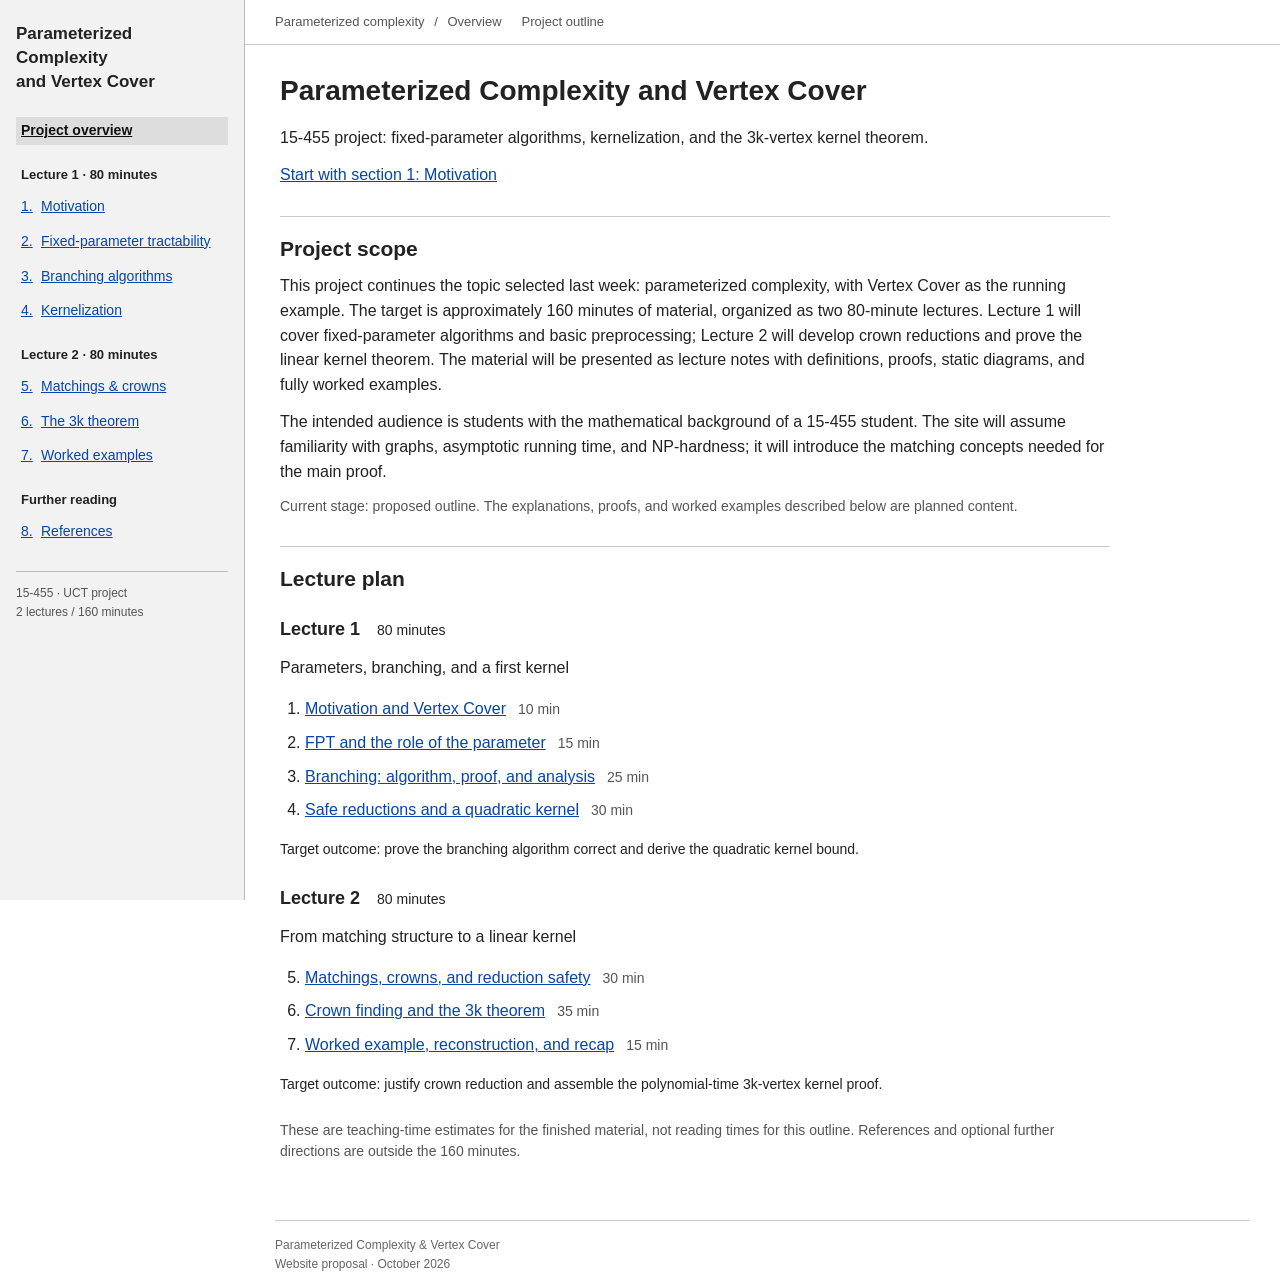
==== index.html @ c3388d01 "Add files via upload" ====
<!doctype html>
<html lang="en"><head><meta charset="utf-8"><meta name="viewport" content="width=device-width,initial-scale=1">
<meta name="description" content="Project overview — a planned 160-minute project on parameterized complexity and Vertex Cover.">
<meta name="theme-color" content="#ffffff"><title>Project overview | Parameterized Complexity &amp; Vertex Cover</title>
<link rel="stylesheet" href="style.css"><script src="navigation.js" defer></script></head>
<body><a class="skip" href="#main">Skip to content</a><aside class="sidebar"><a class="brand" href="index.html"><span>Parameterized Complexity<br> and Vertex Cover</span></a>
      <details class="page-menu" open><summary>Pages <span aria-hidden="true">⌄</span></summary><nav aria-label="Project pages"><ul><li><a href="index.html" aria-current="page"><span class="nav-number"></span><span>Project overview</span></a></li></ul><p class="nav-label">Lecture 1 · 80 minutes</p><ul><li><a href="motivation.html"><span class="nav-number">1.</span><span>Motivation</span></a></li><li><a href="fpt.html"><span class="nav-number">2.</span><span>Fixed-parameter tractability</span></a></li><li><a href="branching.html"><span class="nav-number">3.</span><span>Branching algorithms</span></a></li><li><a href="kernelization.html"><span class="nav-number">4.</span><span>Kernelization</span></a></li></ul><p class="nav-label">Lecture 2 · 80 minutes</p><ul><li><a href="crowns.html"><span class="nav-number">5.</span><span>Matchings &amp; crowns</span></a></li><li><a href="theorem.html"><span class="nav-number">6.</span><span>The 3k theorem</span></a></li><li><a href="examples.html"><span class="nav-number">7.</span><span>Worked examples</span></a></li></ul><p class="nav-label">Further reading</p><ul><li><a href="references.html"><span class="nav-number">8.</span><span>References</span></a></li></ul></nav></details>
      <div class="sidebar-note"><span>15-455 · UCT project</span><strong>2 lectures / 160 minutes</strong></div></aside><div class="workspace">
<header class="topbar"><span>Parameterized complexity <span aria-hidden="true">/</span> Overview</span><span class="stage">Project outline</span></header>
<main id="main"><section class="overview-hero"><h1>Parameterized Complexity and Vertex Cover</h1><p class="lead">15-455 project: fixed-parameter algorithms, kernelization, and the 3k-vertex kernel theorem.</p>
<p><a class="primary-link" href="motivation.html">Start with section 1: Motivation</a></p>
</section><section class="project-scope" aria-labelledby="scope-title"><div><p class="eyebrow">The plan</p><h2 id="scope-title">Project scope</h2></div><div><p>This project continues the topic selected last week: parameterized complexity, with Vertex Cover as the running example. The target is approximately 160 minutes of material, organized as two 80-minute lectures. Lecture 1 will cover fixed-parameter algorithms and basic preprocessing; Lecture 2 will develop crown reductions and prove the linear kernel theorem. The material will be presented as lecture notes with definitions, proofs, static diagrams, and fully worked examples.</p><p>The intended audience is students with the mathematical background of a 15-455 student. The site will assume familiarity with graphs, asymptotic running time, and NP-hardness; it will introduce the matching concepts needed for the main proof.</p><p class="scope-note">Current stage: proposed outline. The explanations, proofs, and worked examples described below are planned content.</p></div></section><section class="lecture-plan" aria-labelledby="lecture-title">
    <div class="section-heading"><div><p class="eyebrow">160-minute teaching plan</p><h2 id="lecture-title">Lecture plan</h2></div></div>
    <div class="lecture-columns">
      <div><h3>Lecture 1 <span>80 minutes</span></h3><p>Parameters, branching, and a first kernel</p><ol><li><a href="motivation.html">Motivation and Vertex Cover</a><span>10 min</span></li><li><a href="fpt.html">FPT and the role of the parameter</a><span>15 min</span></li><li><a href="branching.html">Branching: algorithm, proof, and analysis</a><span>25 min</span></li><li><a href="kernelization.html">Safe reductions and a quadratic kernel</a><span>30 min</span></li></ol><p class="lecture-outcome">Target outcome: prove the branching algorithm correct and derive the quadratic kernel bound.</p></div>
      <div><h3>Lecture 2 <span>80 minutes</span></h3><p>From matching structure to a linear kernel</p><ol start="5"><li><a href="crowns.html">Matchings, crowns, and reduction safety</a><span>30 min</span></li><li><a href="theorem.html">Crown finding and the 3k theorem</a><span>35 min</span></li><li><a href="examples.html">Worked example, reconstruction, and recap</a><span>15 min</span></li></ol><p class="lecture-outcome">Target outcome: justify crown reduction and assemble the polynomial-time 3k-vertex kernel proof.</p></div>
    </div><p class="timing-note">These are teaching-time estimates for the finished material, not reading times for this outline. References and optional further directions are outside the 160 minutes.</p>
  </section></main><footer><span>Parameterized Complexity &amp; Vertex Cover</span><span>Website proposal · October 2026</span></footer></div></body></html>
---- style.css ----
* { box-sizing: border-box; }
body { margin: 0; background: white; color: #222; font: 16px/1.55 Arial, Helvetica, sans-serif; }
a { color: #0645ad; text-decoration: underline; }
a:visited { color: #551a8b; }
a:hover { color: #002b70; }
a:focus-visible, summary:focus-visible { outline: 2px solid #0645ad; outline-offset: 3px; }
h1 { font-size: 28px; line-height: 1.25; margin: 0 0 18px; }
h2 { font-size: 21px; line-height: 1.3; margin: 24px 0 12px; }
h3 { font-size: 18px; margin: 20px 0 10px; }
p { margin: 12px 0; }
.skip { position: fixed; top: -100px; left: 12px; background: white; padding: 8px; z-index: 10; }
.skip:focus { top: 8px; }
.sidebar { position: fixed; top: 0; bottom: 0; left: 0; width: 245px; padding: 22px 16px; overflow-y: auto; background: #f2f2f2; border-right: 1px solid #bbb; }
.brand { display: block; color: #222 !important; font-size: 17px; font-weight: bold; text-decoration: none; margin-bottom: 24px; line-height: 1.4; }
.page-menu summary { display: none; }
.page-menu ul { list-style: none; padding: 0; margin: 8px 0 20px; }
.page-menu li { margin: 7px 0; }
.page-menu a { display: flex; gap: 6px; font-size: 14px; padding: 3px 5px; }
.page-menu a[aria-current="page"] { font-weight: bold; color: #111; background: #ddd; }
.nav-number { min-width: 14px; }
.nav-number:empty { display: none; }
.nav-label { font-size: 13px; font-weight: bold; margin: 20px 5px 6px; }
.sidebar-note { margin-top: 25px; border-top: 1px solid #bbb; padding-top: 12px; color: #555; font-size: 12px; }
.sidebar-note span, .sidebar-note strong { display: block; font-weight: normal; }
.workspace { margin-left: 245px; }
.topbar { padding: 12px 30px; border-bottom: 1px solid #ccc; color: #555; font-size: 13px; }
.topbar > span > span { margin: 0 6px; }
.stage { margin-left: 20px; }
main { max-width: 900px; padding: 28px 35px 45px; }
.eyebrow { color: #555; font-size: 13px; margin: 0 0 12px; }
.lead { font-size: 16px; }
.project-scope, .lecture-plan { border-top: 1px solid #ccc; margin-top: 28px; padding-top: 18px; }
.project-scope .eyebrow, .lecture-plan .eyebrow { display: none; }
.project-scope h2, .lecture-plan h2 { margin-top: 0; }
.scope-note, .timing-note { font-size: 14px; color: #555; }
.lecture-columns { display: block; }
.lecture-columns > div { margin: 24px 0; }
.lecture-columns h3 span { font-size: 14px; font-weight: normal; margin-left: 12px; }
.lecture-columns ol { padding-left: 25px; }
.lecture-columns li { margin: 9px 0; }
.lecture-columns li span { margin-left: 12px; white-space: nowrap; color: #555; font-size: 14px; }
.lecture-outcome { font-size: 14px; }
.page-heading { border-bottom: 1px solid #ccc; padding-bottom: 16px; margin-bottom: 24px; }
.page-meta { font-size: 14px; color: #555; margin-bottom: 0; }
.page-meta span + span::before { content: ' / '; margin: 0 6px; }
.section-content p { line-height: 1.65; }
.section-content h2 { margin-top: 0; }
.proof-route { padding-left: 12px; border-left: 2px solid #aaa; }
.pacing-panel { margin-top: 30px; border-top: 1px solid #ccc; padding-top: 18px; }
.pacing-panel .eyebrow { display: none; }
.pacing-panel h2 { margin-top: 0; }
.pacing-panel ol { padding-left: 25px; }
.pacing-panel li { margin: 9px 0; }
.pacing-panel strong { margin-left: 12px; font-weight: normal; white-space: nowrap; }
.pacing-panel strong::before { content: '— '; }
.page-turn { display: flex; justify-content: space-between; gap: 25px; margin-top: 35px; padding-top: 16px; border-top: 1px solid #ccc; }
.page-turn a { max-width: 48%; font-size: 14px; }
.page-turn small { display: block; font-size: 12px; margin-bottom: 4px; color: #555; }
.next-page { text-align: right; }
.sources { padding-left: 23px; }
.sources li { margin: 18px 0; }
.sources small { display: block; margin-top: 5px; font-size: 14px; color: #555; }
footer { margin: 0 30px; padding: 15px 0; border-top: 1px solid #ccc; color: #666; font-size: 12px; }
footer span { display: block; }
sup { font-size: .7em; }
@media (max-width: 800px) {
  .sidebar { position: static; width: auto; border-right: 0; border-bottom: 1px solid #bbb; padding: 15px 20px; }
  .brand { margin-bottom: 10px; font-size: 16px; }
  .brand br { display: none; }
  .page-menu summary { display: list-item; cursor: pointer; font-size: 14px; }
  .page-menu summary span { display: none; }
  .sidebar-note { display: none; }
  .workspace { margin: 0; }
  .topbar { padding: 10px 20px; font-size: 12px; }
  .stage { display: none; }
  main { padding: 24px 20px 35px; }
  h1 { font-size: 25px; }
  h2 { font-size: 20px; }
  .page-turn { gap: 15px; }
  footer { margin: 0 20px; }
}
@media print {
  .sidebar, .topbar, .page-turn { display: none; }
  .workspace { margin: 0; }
  main { padding: 0; max-width: none; }
  footer { margin: 0; }
}
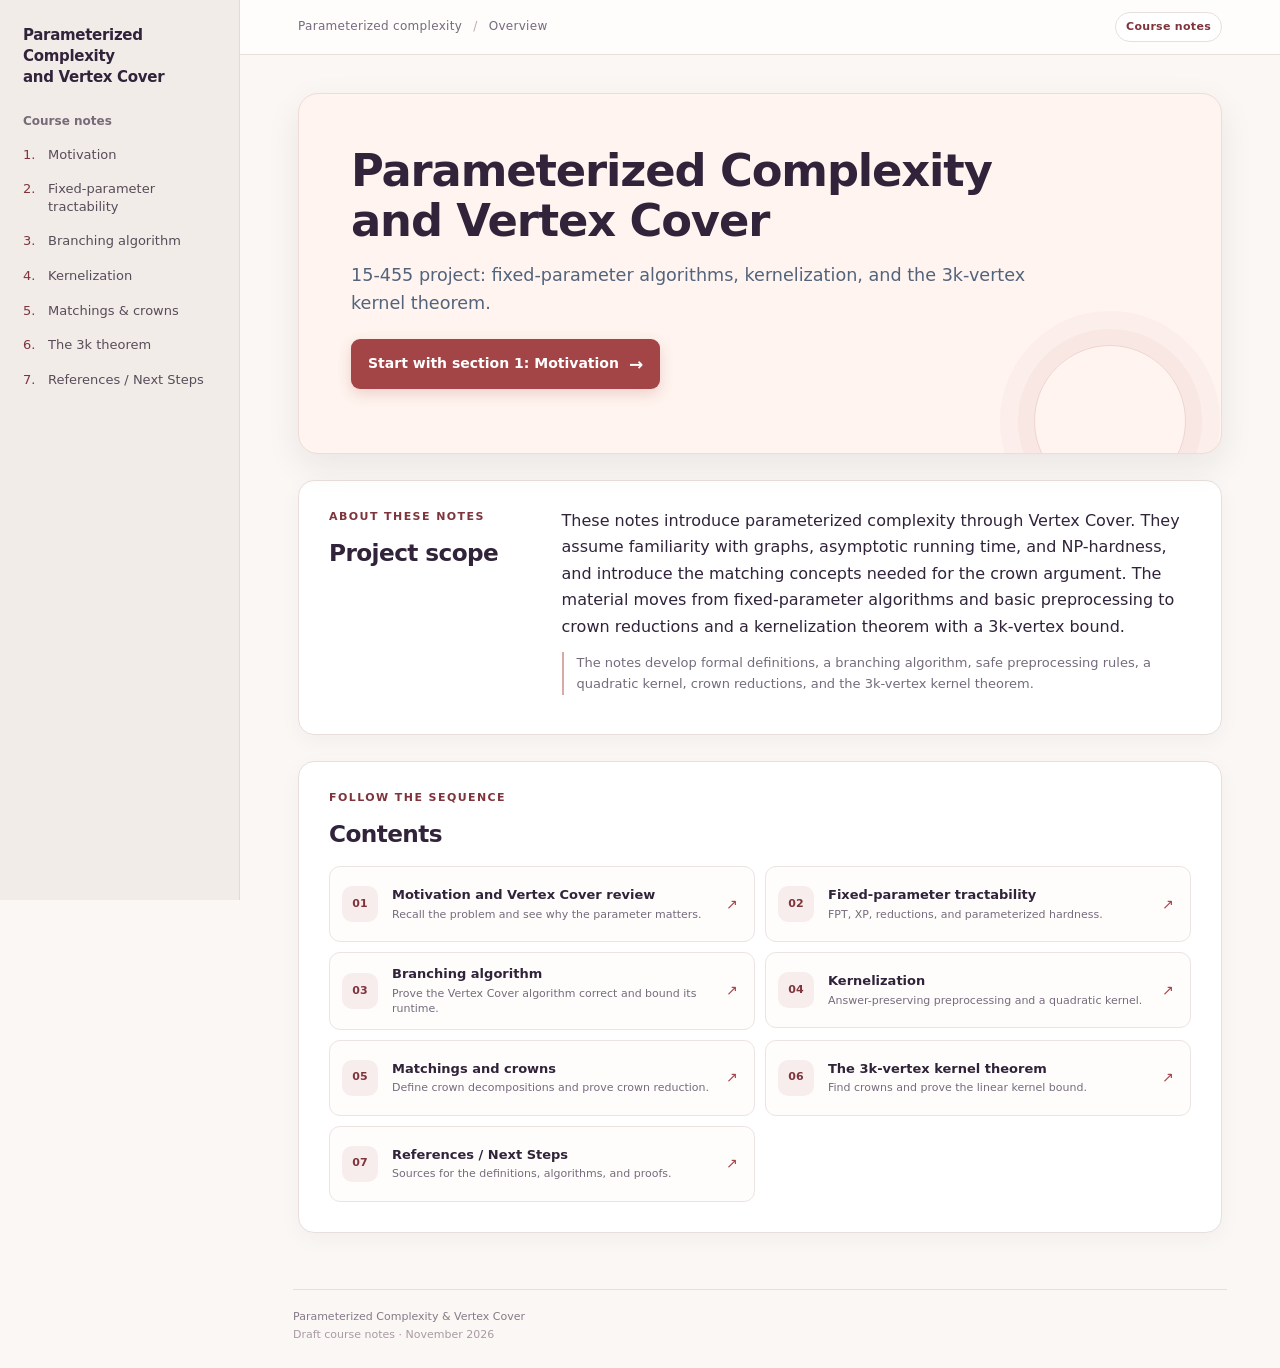
==== commit 98560187: "Add files via upload" ====
--- a/index.html
+++ b/index.html
@@ -1,18 +1,12 @@
 <!doctype html>
 <html lang="en"><head><meta charset="utf-8"><meta name="viewport" content="width=device-width,initial-scale=1">
-<meta name="description" content="Project overview — a planned 160-minute project on parameterized complexity and Vertex Cover.">
+<meta name="description" content="Project overview for course notes on parameterized complexity, fixed-parameter algorithms, and Vertex Cover.">
 <meta name="theme-color" content="#ffffff"><title>Project overview | Parameterized Complexity &amp; Vertex Cover</title>
 <link rel="stylesheet" href="style.css"><script src="navigation.js" defer></script></head>
 <body><a class="skip" href="#main">Skip to content</a><aside class="sidebar"><a class="brand" href="index.html"><span>Parameterized Complexity<br> and Vertex Cover</span></a>
-      <details class="page-menu" open><summary>Pages <span aria-hidden="true">⌄</span></summary><nav aria-label="Project pages"><ul><li><a href="index.html" aria-current="page"><span class="nav-number"></span><span>Project overview</span></a></li></ul><p class="nav-label">Lecture 1 · 80 minutes</p><ul><li><a href="motivation.html"><span class="nav-number">1.</span><span>Motivation</span></a></li><li><a href="fpt.html"><span class="nav-number">2.</span><span>Fixed-parameter tractability</span></a></li><li><a href="branching.html"><span class="nav-number">3.</span><span>Branching algorithms</span></a></li><li><a href="kernelization.html"><span class="nav-number">4.</span><span>Kernelization</span></a></li></ul><p class="nav-label">Lecture 2 · 80 minutes</p><ul><li><a href="crowns.html"><span class="nav-number">5.</span><span>Matchings &amp; crowns</span></a></li><li><a href="theorem.html"><span class="nav-number">6.</span><span>The 3k theorem</span></a></li><li><a href="examples.html"><span class="nav-number">7.</span><span>Worked examples</span></a></li></ul><p class="nav-label">Further reading</p><ul><li><a href="references.html"><span class="nav-number">8.</span><span>References</span></a></li></ul></nav></details>
-      <div class="sidebar-note"><span>15-455 · UCT project</span><strong>2 lectures / 160 minutes</strong></div></aside><div class="workspace">
-<header class="topbar"><span>Parameterized complexity <span aria-hidden="true">/</span> Overview</span><span class="stage">Project outline</span></header>
+      <details class="page-menu" open><summary>Contents <span aria-hidden="true">⌄</span></summary><nav aria-label="Project pages"><p class="nav-label">Course notes</p><ul><li><a href="motivation.html"><span class="nav-number">1.</span><span>Motivation</span></a></li><li><a href="fpt.html"><span class="nav-number">2.</span><span>Fixed-parameter tractability</span></a></li><li><a href="branching.html"><span class="nav-number">3.</span><span>Branching algorithm</span></a></li><li><a href="kernelization.html"><span class="nav-number">4.</span><span>Kernelization</span></a></li><li><a href="crowns.html"><span class="nav-number">5.</span><span>Matchings &amp; crowns</span></a></li><li><a href="theorem.html"><span class="nav-number">6.</span><span>The 3k theorem</span></a></li><li><a href="references.html"><span class="nav-number">7.</span><span>References / Next Steps</span></a></li></ul></nav></details>
+      </aside><div class="workspace">
+<header class="topbar"><span>Parameterized complexity <span aria-hidden="true">/</span> Overview</span><span class="stage">Course notes</span></header>
 <main id="main"><section class="overview-hero"><h1>Parameterized Complexity and Vertex Cover</h1><p class="lead">15-455 project: fixed-parameter algorithms, kernelization, and the 3k-vertex kernel theorem.</p>
 <p><a class="primary-link" href="motivation.html">Start with section 1: Motivation</a></p>
-</section><section class="project-scope" aria-labelledby="scope-title"><div><p class="eyebrow">The plan</p><h2 id="scope-title">Project scope</h2></div><div><p>This project continues the topic selected last week: parameterized complexity, with Vertex Cover as the running example. The target is approximately 160 minutes of material, organized as two 80-minute lectures. Lecture 1 will cover fixed-parameter algorithms and basic preprocessing; Lecture 2 will develop crown reductions and prove the linear kernel theorem. The material will be presented as lecture notes with definitions, proofs, static diagrams, and fully worked examples.</p><p>The intended audience is students with the mathematical background of a 15-455 student. The site will assume familiarity with graphs, asymptotic running time, and NP-hardness; it will introduce the matching concepts needed for the main proof.</p><p class="scope-note">Current stage: proposed outline. The explanations, proofs, and worked examples described below are planned content.</p></div></section><section class="lecture-plan" aria-labelledby="lecture-title">
-    <div class="section-heading"><div><p class="eyebrow">160-minute teaching plan</p><h2 id="lecture-title">Lecture plan</h2></div></div>
-    <div class="lecture-columns">
-      <div><h3>Lecture 1 <span>80 minutes</span></h3><p>Parameters, branching, and a first kernel</p><ol><li><a href="motivation.html">Motivation and Vertex Cover</a><span>10 min</span></li><li><a href="fpt.html">FPT and the role of the parameter</a><span>15 min</span></li><li><a href="branching.html">Branching: algorithm, proof, and analysis</a><span>25 min</span></li><li><a href="kernelization.html">Safe reductions and a quadratic kernel</a><span>30 min</span></li></ol><p class="lecture-outcome">Target outcome: prove the branching algorithm correct and derive the quadratic kernel bound.</p></div>
-      <div><h3>Lecture 2 <span>80 minutes</span></h3><p>From matching structure to a linear kernel</p><ol start="5"><li><a href="crowns.html">Matchings, crowns, and reduction safety</a><span>30 min</span></li><li><a href="theorem.html">Crown finding and the 3k theorem</a><span>35 min</span></li><li><a href="examples.html">Worked example, reconstruction, and recap</a><span>15 min</span></li></ol><p class="lecture-outcome">Target outcome: justify crown reduction and assemble the polynomial-time 3k-vertex kernel proof.</p></div>
-    </div><p class="timing-note">These are teaching-time estimates for the finished material, not reading times for this outline. References and optional further directions are outside the 160 minutes.</p>
-  </section></main><footer><span>Parameterized Complexity &amp; Vertex Cover</span><span>Website proposal · October 2026</span></footer></div></body></html>+</section><section class="project-scope" aria-labelledby="scope-title"><div><p class="eyebrow">About these notes</p><h2 id="scope-title">Project scope</h2></div><div><p>These notes introduce parameterized complexity through Vertex Cover. They assume familiarity with graphs, asymptotic running time, and NP-hardness, and introduce the matching concepts needed for the crown argument. The material moves from fixed-parameter algorithms and basic preprocessing to crown reductions and a kernelization theorem with a 3k-vertex bound.</p><p class="scope-note">The notes develop formal definitions, a branching algorithm, safe preprocessing rules, a quadratic kernel, crown reductions, and the 3k-vertex kernel theorem.</p></div></section><section class="section-index" aria-labelledby="contents-title"><div class="section-heading"><p class="eyebrow">Follow the sequence</p><h2 id="contents-title">Contents</h2></div><ol class="index-grid"><li><a href="motivation.html"><span class="index-number">01</span><span class="index-copy"><strong>Motivation and Vertex Cover review</strong><small>Recall the problem and see why the parameter matters.</small></span><span class="index-arrow" aria-hidden="true">↗</span></a></li><li><a href="fpt.html"><span class="index-number">02</span><span class="index-copy"><strong>Fixed-parameter tractability</strong><small>FPT, XP, reductions, and parameterized hardness.</small></span><span class="index-arrow" aria-hidden="true">↗</span></a></li><li><a href="branching.html"><span class="index-number">03</span><span class="index-copy"><strong>Branching algorithm</strong><small>Prove the Vertex Cover algorithm correct and bound its runtime.</small></span><span class="index-arrow" aria-hidden="true">↗</span></a></li><li><a href="kernelization.html"><span class="index-number">04</span><span class="index-copy"><strong>Kernelization</strong><small>Answer-preserving preprocessing and a quadratic kernel.</small></span><span class="index-arrow" aria-hidden="true">↗</span></a></li><li><a href="crowns.html"><span class="index-number">05</span><span class="index-copy"><strong>Matchings and crowns</strong><small>Define crown decompositions and prove crown reduction.</small></span><span class="index-arrow" aria-hidden="true">↗</span></a></li><li><a href="theorem.html"><span class="index-number">06</span><span class="index-copy"><strong>The 3k-vertex kernel theorem</strong><small>Find crowns and prove the linear kernel bound.</small></span><span class="index-arrow" aria-hidden="true">↗</span></a></li><li><a href="references.html"><span class="index-number">07</span><span class="index-copy"><strong>References / Next Steps</strong><small>Sources for the definitions, algorithms, and proofs.</small></span><span class="index-arrow" aria-hidden="true">↗</span></a></li></ol></section></main><footer><span>Parameterized Complexity &amp; Vertex Cover</span><span>Draft course notes · November 2026</span></footer></div></body></html>
--- a/style.css
+++ b/style.css
@@ -1,87 +1,189 @@
+:root {
+  color-scheme: light;
+  --ink: #30233a;
+  --muted: #756b7c;
+  --paper: #faf7f4;
+  --surface: #ffffff;
+  --line: #e8dfdc;
+  --navy: #2b1b35;
+  --navy-soft: #493047;
+  --accent: #a34446;
+  --accent-dark: #7f343c;
+  --accent-wash: #f8eded;
+  --gold: #9a641c;
+  --gold-wash: #fff6e8;
+  --shadow: 0 12px 34px rgb(54 31 45 / 8%);
+}
+
 * { box-sizing: border-box; }
-body { margin: 0; background: white; color: #222; font: 16px/1.55 Arial, Helvetica, sans-serif; }
-a { color: #0645ad; text-decoration: underline; }
-a:visited { color: #551a8b; }
-a:hover { color: #002b70; }
-a:focus-visible, summary:focus-visible { outline: 2px solid #0645ad; outline-offset: 3px; }
-h1 { font-size: 28px; line-height: 1.25; margin: 0 0 18px; }
-h2 { font-size: 21px; line-height: 1.3; margin: 24px 0 12px; }
-h3 { font-size: 18px; margin: 20px 0 10px; }
+html { scroll-behavior: smooth; }
+body {
+  margin: 0;
+  background: var(--paper);
+  color: var(--ink);
+  font: 16px/1.65 Inter, ui-sans-serif, system-ui, -apple-system, BlinkMacSystemFont, "Segoe UI", sans-serif;
+  -webkit-font-smoothing: antialiased;
+}
+a { color: var(--accent-dark); text-decoration-thickness: 1px; text-underline-offset: 3px; }
+a:visited { color: #5264a1; }
+a:hover { color: #672e37; }
+a:focus-visible, summary:focus-visible { outline: 3px solid #efb36a; outline-offset: 3px; border-radius: 4px; }
+h1, h2, h3 { color: var(--ink); letter-spacing: -0.025em; }
+h1 { font-size: clamp(2rem, 4vw, 2.8rem); line-height: 1.12; margin: 0 0 16px; }
+h2 { font-size: 1.45rem; line-height: 1.3; margin: 30px 0 12px; }
+h3 { font-size: 1.12rem; line-height: 1.35; margin: 24px 0 10px; }
 p { margin: 12px 0; }
-.skip { position: fixed; top: -100px; left: 12px; background: white; padding: 8px; z-index: 10; }
-.skip:focus { top: 8px; }
-.sidebar { position: fixed; top: 0; bottom: 0; left: 0; width: 245px; padding: 22px 16px; overflow-y: auto; background: #f2f2f2; border-right: 1px solid #bbb; }
-.brand { display: block; color: #222 !important; font-size: 17px; font-weight: bold; text-decoration: none; margin-bottom: 24px; line-height: 1.4; }
+var { font-family: Georgia, "Times New Roman", serif; }
+.skip { position: fixed; top: -100px; left: 12px; z-index: 20; padding: 10px 14px; border-radius: 8px; background: white; box-shadow: var(--shadow); }
+.skip:focus { top: 12px; }
+
+.sidebar {
+  position: fixed;
+  inset: 0 auto 0 0;
+  z-index: 5;
+  width: 240px;
+  padding: 23px 14px 18px;
+  overflow-y: auto;
+  color: var(--ink);
+  background: #f2ece9;
+  border-right: 1px solid #e4d9d5;
+}
+.brand { display: block; margin: 2px 9px 24px; color: var(--ink) !important; font-size: 15px; font-weight: 750; line-height: 1.4; text-decoration: none; letter-spacing: -.02em; }
 .page-menu summary { display: none; }
-.page-menu ul { list-style: none; padding: 0; margin: 8px 0 20px; }
-.page-menu li { margin: 7px 0; }
-.page-menu a { display: flex; gap: 6px; font-size: 14px; padding: 3px 5px; }
-.page-menu a[aria-current="page"] { font-weight: bold; color: #111; background: #ddd; }
-.nav-number { min-width: 14px; }
+.page-menu ul { list-style: none; padding: 0; margin: 7px 0 21px; }
+.page-menu li { margin: 3px 0; }
+.page-menu a { display: flex; align-items: baseline; gap: 8px; padding: 7px 9px; border-radius: 6px; color: #574c59; font-size: 13px; line-height: 1.35; text-decoration: none; transition: background .16s ease, color .16s ease; }
+.page-menu a:hover { color: var(--ink); background: #e9e0dd; }
+.page-menu a[aria-current="page"] { color: var(--ink); background: #e8d7d2; box-shadow: inset 3px 0 var(--accent); font-weight: 700; }
+.nav-number { min-width: 17px; color: var(--accent-dark); font-variant-numeric: tabular-nums; }
 .nav-number:empty { display: none; }
-.nav-label { font-size: 13px; font-weight: bold; margin: 20px 5px 6px; }
-.sidebar-note { margin-top: 25px; border-top: 1px solid #bbb; padding-top: 12px; color: #555; font-size: 12px; }
-.sidebar-note span, .sidebar-note strong { display: block; font-weight: normal; }
-.workspace { margin-left: 245px; }
-.topbar { padding: 12px 30px; border-bottom: 1px solid #ccc; color: #555; font-size: 13px; }
-.topbar > span > span { margin: 0 6px; }
-.stage { margin-left: 20px; }
-main { max-width: 900px; padding: 28px 35px 45px; }
-.eyebrow { color: #555; font-size: 13px; margin: 0 0 12px; }
-.lead { font-size: 16px; }
-.project-scope, .lecture-plan { border-top: 1px solid #ccc; margin-top: 28px; padding-top: 18px; }
-.project-scope .eyebrow, .lecture-plan .eyebrow { display: none; }
-.project-scope h2, .lecture-plan h2 { margin-top: 0; }
-.scope-note, .timing-note { font-size: 14px; color: #555; }
-.lecture-columns { display: block; }
-.lecture-columns > div { margin: 24px 0; }
-.lecture-columns h3 span { font-size: 14px; font-weight: normal; margin-left: 12px; }
-.lecture-columns ol { padding-left: 25px; }
-.lecture-columns li { margin: 9px 0; }
-.lecture-columns li span { margin-left: 12px; white-space: nowrap; color: #555; font-size: 14px; }
-.lecture-outcome { font-size: 14px; }
-.page-heading { border-bottom: 1px solid #ccc; padding-bottom: 16px; margin-bottom: 24px; }
-.page-meta { font-size: 14px; color: #555; margin-bottom: 0; }
-.page-meta span + span::before { content: ' / '; margin: 0 6px; }
-.section-content p { line-height: 1.65; }
-.section-content h2 { margin-top: 0; }
-.proof-route { padding-left: 12px; border-left: 2px solid #aaa; }
-.pacing-panel { margin-top: 30px; border-top: 1px solid #ccc; padding-top: 18px; }
-.pacing-panel .eyebrow { display: none; }
-.pacing-panel h2 { margin-top: 0; }
-.pacing-panel ol { padding-left: 25px; }
-.pacing-panel li { margin: 9px 0; }
-.pacing-panel strong { margin-left: 12px; font-weight: normal; white-space: nowrap; }
-.pacing-panel strong::before { content: '— '; }
-.page-turn { display: flex; justify-content: space-between; gap: 25px; margin-top: 35px; padding-top: 16px; border-top: 1px solid #ccc; }
-.page-turn a { max-width: 48%; font-size: 14px; }
-.page-turn small { display: block; font-size: 12px; margin-bottom: 4px; color: #555; }
-.next-page { text-align: right; }
-.sources { padding-left: 23px; }
-.sources li { margin: 18px 0; }
-.sources small { display: block; margin-top: 5px; font-size: 14px; color: #555; }
-footer { margin: 0 30px; padding: 15px 0; border-top: 1px solid #ccc; color: #666; font-size: 12px; }
+.nav-label { margin: 19px 9px 7px; color: #766b78; font-size: 12px; font-weight: 650; letter-spacing: 0; text-transform: none; }
+
+.workspace { min-height: 100vh; margin-left: 240px; }
+.topbar { display: flex; justify-content: space-between; align-items: center; min-height: 54px; padding: 12px clamp(24px, 5vw, 58px); border-bottom: 1px solid var(--line); background: rgb(255 255 255 / 78%); color: var(--muted); font-size: 12px; letter-spacing: .025em; }
+.topbar > span > span { margin: 0 7px; color: #b9a9b5; }
+.stage { padding: 5px 10px; border: 1px solid var(--line); border-radius: 999px; background: #fff; color: var(--accent-dark); font-size: 11px; font-weight: 650; }
+main { width: min(100%, 1050px); margin: 0 auto; padding: 38px clamp(24px, 5vw, 58px) 56px; }
+.eyebrow { margin: 0 0 12px; color: var(--accent-dark); font-size: 11px; font-weight: 750; letter-spacing: .13em; text-transform: uppercase; }
+.lead { max-width: 680px; color: #52647c; font-size: 1.1rem; line-height: 1.55; }
+.overview-hero { position: relative; overflow: hidden; padding: clamp(30px, 5vw, 52px); border: 1px solid #f0dcd6; border-radius: 20px; background: #fff4ef; box-shadow: var(--shadow); }
+.overview-hero::after { position: absolute; right: 35px; bottom: -44px; width: 150px; height: 150px; border: 1px solid rgb(163 68 70 / 18%); border-radius: 50%; box-shadow: 0 0 0 16px rgb(163 68 70 / 4%), 0 0 0 34px rgb(163 68 70 / 3%); content: ""; pointer-events: none; }
+.overview-hero h1 { max-width: 720px; }
+.overview-hero .lead { position: relative; z-index: 1; }
+.primary-link { position: relative; z-index: 1; display: inline-flex; align-items: center; gap: 10px; margin-top: 10px; padding: 11px 17px; border-radius: 9px; background: var(--accent); box-shadow: 0 5px 14px rgb(163 68 70 / 20%); color: #fff !important; font-size: 14px; font-weight: 700; text-decoration: none; transition: background .16s ease, transform .16s ease; }
+.primary-link::after { content: "→"; font-size: 17px; }
+.primary-link:hover { transform: translateY(-1px); background: var(--accent-dark); }
+.project-scope, .section-index { margin-top: 26px; padding: 27px 30px; border: 1px solid var(--line); border-radius: 16px; background: var(--surface); box-shadow: 0 6px 22px rgb(54 31 45 / 4%); }
+.project-scope { display: grid; grid-template-columns: minmax(155px, .65fr) 2fr; gap: 28px; }
+.project-scope .eyebrow { display: block; }
+.project-scope h2, .section-index h2 { margin: 0; }
+.project-scope p:first-child { margin-top: 0; }
+.scope-note { color: var(--muted); font-size: 13px; padding-left: 13px; border-left: 2px solid #d7aaa5; }
+.section-index { padding-bottom: 30px; }
+.section-index .section-heading { margin-bottom: 17px; }
+.index-grid { display: grid; grid-template-columns: repeat(2, minmax(0, 1fr)); gap: 10px; margin: 0; padding: 0; list-style: none; }
+.index-grid a { display: grid; grid-template-columns: 38px minmax(0, 1fr) 16px; align-items: center; gap: 12px; min-height: 76px; padding: 12px; border: 1px solid #ece4e2; border-radius: 11px; background: #fffdfc; color: var(--ink); text-decoration: none; transition: border-color .16s ease, background .16s ease, transform .16s ease; }
+.index-grid a:hover { transform: translateY(-2px); border-color: #d7aaa5; background: #fff9f7; }
+.index-number { display: grid; width: 36px; height: 36px; place-items: center; border-radius: 10px; background: var(--accent-wash); color: var(--accent-dark); font-size: 11px; font-weight: 800; font-variant-numeric: tabular-nums; }
+.index-copy { display: block; min-width: 0; }
+.index-copy strong, .index-copy small { display: block; }
+.index-copy strong { font-size: 13px; line-height: 1.35; }
+.index-copy small { margin-top: 3px; color: var(--muted); font-size: 11px; line-height: 1.4; }
+.index-arrow { color: var(--accent); font-size: 14px; }
+
+.section-page { overflow: hidden; border: 1px solid var(--line); border-radius: 18px; background: var(--surface); box-shadow: var(--shadow); }
+.page-heading { padding: 31px clamp(24px, 4vw, 42px) 23px; border-bottom: 1px solid var(--line); background: #f3f9fa; }
+.page-heading .eyebrow { display: flex; align-items: center; gap: 8px; }
+.page-heading .eyebrow span { color: #9bb1c1; }
+.page-heading h1 { max-width: 760px; font-size: clamp(1.8rem, 3.5vw, 2.4rem); }
+.page-meta { margin: 0; color: var(--muted); font-size: 12px; }
+.page-meta span + span::before { content: "·"; margin: 0 9px; color: #b9a9b5; }
+.section-content { padding: 25px clamp(24px, 4vw, 42px) 34px; }
+.section-content p { max-width: 78ch; line-height: 1.72; }
+.section-content h2 { margin-top: 30px; padding-bottom: 7px; border-bottom: 1px solid #e7edf4; font-size: 1.35rem; }
+.section-content h2:first-child { margin-top: 0; }
+.section-content h3 { margin-top: 24px; }
+.section-content ul { padding-left: 24px; }
+.section-content li { padding-left: 3px; }
+.theorem, .proof, .definition, .side-note { position: relative; margin: 22px 0; padding: 19px 22px 20px; border: 1px solid var(--line); border-left-width: 5px; border-radius: 6px 14px 14px 6px; box-shadow: 0 5px 16px rgb(54 31 45 / 5%); }
+.theorem { border-color: #ead9e8; border-left-color: #875d91; background: #faf5fb; }
+.theorem::before, .proof::before { display: block; margin-bottom: 9px; font-size: 10px; font-weight: 800; letter-spacing: .13em; }
+.theorem::before { content: "STATEMENT"; color: #765183; }
+.proof::before { content: "PROOF"; color: var(--accent-dark); }
+.theorem p, .proof p { max-width: none; }
+.theorem p:first-of-type, .proof p:first-of-type { margin-top: 0; }
+.proof p + p { margin-top: 14px; }
+.definition { border-color: #efd8d6; border-left-color: var(--accent); background: #fbf3f1; }
+.side-note { border-color: #f0dfb8; border-left-color: var(--gold); background: var(--gold-wash); }
+.proof { border-color: #e8dfdc; border-left-color: #a9939c; background: #faf8f7; }
+.theorem p, .proof p, .definition p, .side-note p { margin: 5px 0; }
+pre { overflow-x: auto; margin: 18px 0; padding: 18px 20px; border: 1px solid #e7dce4; border-radius: 12px; background: #2e2038; box-shadow: inset 0 1px rgb(255 255 255 / 4%); color: #e5eff9; font: 13px/1.65 ui-monospace, SFMono-Regular, Menlo, Consolas, monospace; tab-size: 4; }
+.proof-route { padding-left: 15px; border-left: 3px solid #d3b8b4; color: var(--muted); font-size: 14px; }
+.page-turn { display: flex; justify-content: space-between; gap: 14px; margin: 0; padding: 18px clamp(24px, 4vw, 42px) 24px; border-top: 1px solid var(--line); background: #fcfafb; }
+.page-turn a { display: block; max-width: 48%; padding: 10px 13px; border: 1px solid #e8dfe5; border-radius: 10px; background: #fff; color: var(--accent-dark); font-size: 13px; font-weight: 650; text-decoration: none; transition: border-color .16s ease, transform .16s ease; }
+.page-turn a:hover { transform: translateY(-1px); border-color: #d7aaa5; }
+.page-turn small { display: block; margin-bottom: 3px; color: var(--muted); font-size: 10px; font-weight: 600; letter-spacing: .08em; text-transform: uppercase; }
+.next-page { margin-left: auto; text-align: right; }
+.sources { padding-left: 22px; }
+.sources li { margin: 18px 0; padding-left: 3px; }
+.sources small { display: block; margin-top: 5px; color: var(--muted); font-size: 13px; line-height: 1.55; }
+footer { width: min(100% - 48px, 934px); margin: 0 auto; padding: 18px 0 24px; border-top: 1px solid var(--line); color: #877987; font-size: 11px; }
 footer span { display: block; }
+footer span + span { color: #a99ba5; }
 sup { font-size: .7em; }
-@media (max-width: 800px) {
-  .sidebar { position: static; width: auto; border-right: 0; border-bottom: 1px solid #bbb; padding: 15px 20px; }
-  .brand { margin-bottom: 10px; font-size: 16px; }
+
+@media (max-width: 900px) {
+  .sidebar { width: 220px; }
+  .workspace { margin-left: 220px; }
+  .project-scope { grid-template-columns: 1fr; gap: 8px; }
+  .project-scope h2 { margin-bottom: 5px; }
+}
+@media (max-width: 720px) {
+  .sidebar { position: static; width: auto; padding: 15px 20px 12px; border-right: 0; border-bottom: 1px solid #e4d9d5; }
+  .brand { margin: 0 0 9px; font-size: 15px; }
   .brand br { display: none; }
-  .page-menu summary { display: list-item; cursor: pointer; font-size: 14px; }
+  .page-menu summary { display: list-item; cursor: pointer; color: var(--ink); font-size: 13px; }
   .page-menu summary span { display: none; }
-  .sidebar-note { display: none; }
+  .page-menu nav { padding-top: 5px; }
+  .page-menu ul { display: grid; grid-template-columns: repeat(2, minmax(0, 1fr)); gap: 2px 6px; margin-bottom: 12px; }
+  .page-menu li { margin: 0; }
+  .page-menu a { padding: 7px 8px; }
+  .nav-label { margin-top: 12px; }
   .workspace { margin: 0; }
-  .topbar { padding: 10px 20px; font-size: 12px; }
+  .topbar { min-height: 45px; padding: 9px 20px; font-size: 11px; }
   .stage { display: none; }
-  main { padding: 24px 20px 35px; }
-  h1 { font-size: 25px; }
-  h2 { font-size: 20px; }
-  .page-turn { gap: 15px; }
-  footer { margin: 0 20px; }
+  main { padding: 22px 16px 34px; }
+  .overview-hero { padding: 28px 23px; border-radius: 15px; }
+  .overview-hero::after { right: 4px; }
+  .lead { font-size: 1rem; }
+  .project-scope, .section-index { margin-top: 17px; padding: 21px 20px; border-radius: 14px; }
+  .index-grid { grid-template-columns: 1fr; }
+  .section-page { border-radius: 14px; }
+  .page-heading { padding: 24px 21px 18px; }
+  .section-content { padding: 21px 21px 28px; }
+  .page-turn { padding: 14px 16px 18px; }
+  .page-turn a { max-width: 50%; padding: 9px 10px; font-size: 12px; }
+  footer { width: calc(100% - 32px); }
+}
+@media (max-width: 420px) {
+  .page-menu ul { grid-template-columns: 1fr; }
+  .page-turn { gap: 8px; }
+  .page-turn a { max-width: 50%; }
+  .section-content { padding-inline: 17px; }
+  .page-heading { padding-inline: 17px; }
+  .overview-hero h1 { font-size: 1.8rem; }
+}
+@media (prefers-reduced-motion: reduce) {
+  html { scroll-behavior: auto; }
+  *, *::before, *::after { transition-duration: .01ms !important; }
 }
 @media print {
+  :root { --paper: #fff; }
+  body { background: #fff; color: #111; font-size: 11pt; }
   .sidebar, .topbar, .page-turn { display: none; }
   .workspace { margin: 0; }
-  main { padding: 0; max-width: none; }
-  footer { margin: 0; }
+  main { width: 100%; max-width: none; padding: 0; }
+  .section-page, .overview-hero, .project-scope, .section-index { border: 0; box-shadow: none; }
+  .overview-hero::after { display: none; }
+  footer { width: 100%; }
 }
